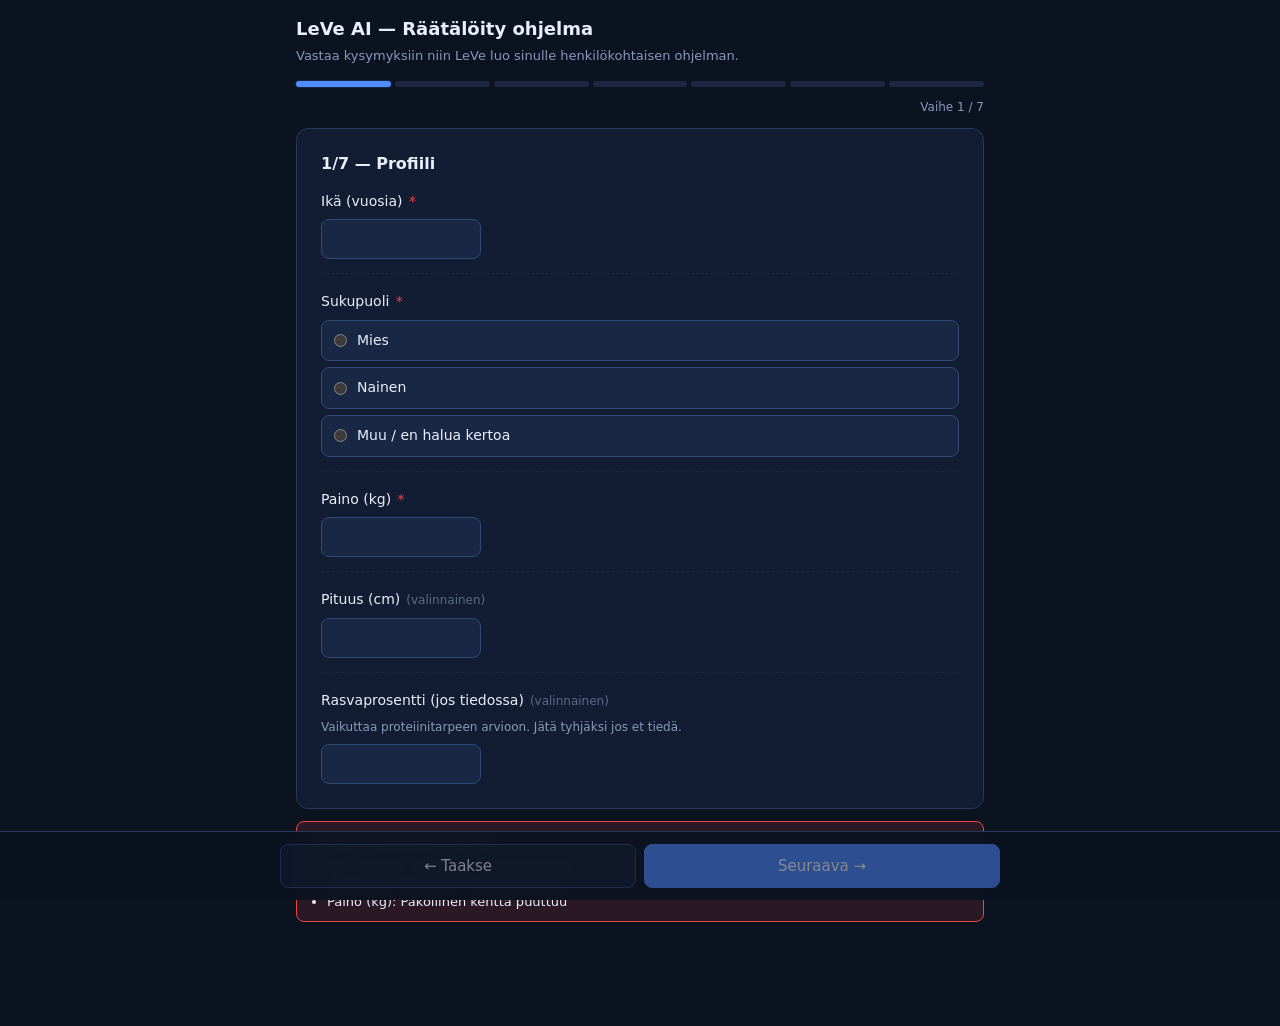
==== wizard/wizard.html @ 256852e7 "Track B 1B: Wizard 3.2 UI core (step-nav + progress + state + validation) Toteutettu 3 moduulina wiz" ====
<!doctype html>
<html lang="fi">
<head>
  <meta charset="utf-8" />
  <meta name="viewport" content="width=device-width, initial-scale=1, viewport-fit=cover" />
  <meta name="theme-color" content="#0b1220" />
  <meta name="color-scheme" content="dark" />
  <title>LeVe AI — Räätälöity ohjelma</title>
  <link rel="stylesheet" href="./wizard-styles.css" />
</head>
<body>
  <div id="wizard-root" class="wiz-root" aria-live="polite">
    <!-- WizardController.init() renderöi sisällön tähän.
         Sisällön rakenne on määritelty wizard-core.js:n renderStep / renderProgressBar
         / renderNav -funktioissa. Mitään staattista sisältöä ei jätetä tänne, koska
         koko tila kuvataan WizardState:ssä ja renderöidään uudelleen jokaiseen
         vaiheenvaihtoon. -->
    <div class="wiz-loading">Ladataan…</div>
  </div>

  <script type="module">
    // Staattiset ES-importit — yksi moduuli-instanssi per tiedosto, mikä on
    // välttämätöntä jotta wizard-data.js:n module-level `_wizardDb` jaetaan
    // wizard-core.js:n kanssa. Dynaaminen cache-busterilla varustettu import
    // loi kaksi rinnakkaista wizard-data.js-instanssia (yksi versioidulla
    // URL:lla wizard.html:stä, toinen suhteellisella wizard-core.js:stä) —
    // tällöin save-operaatiot epäonnistuivat hiljaisesti _wizardDb=null:n takia.
    //
    // Kehityksessä cache-bypassi tehdään DevTools > Application > Clear Storage
    // -kautta tai unregistroimalla pää-sovelluksen SW (joka on ainoa cache jolla
    // wizard-tiedostot voivat säilyä).
    import * as schemaM from "./wizard-schema.js";
    import * as dataM from "./wizard-data.js";
    import * as coreM from "./wizard-core.js";
    const { WIZARD_SCHEMA_VERSION } = schemaM;
    const { initWizardDB } = dataM;
    const { WizardController } = coreM;

    // SW-rekisteröinti on tietoisesti POIS Track B Vaihe 1B:stä.
    // Syy: pää-sw.js voi cachettaa wizard-alikansion tiedostoja epäjohdonmukaisesti
    // aktiivisen kehityksen aikana — pidämme SW-rekisteröinnin pois kunnes Vaihe 2
    // integroi wizardin pää-UI:hin ja oma SW-cache-strategia on määritelty.
    // 1A:n registerWizardSW() jää dormantiksi koukkuna tulevaa käyttöä varten.

    async function boot() {
      const root = document.getElementById("wizard-root");
      try {
        const db = await initWizardDB();
        if (!db) {
          root.innerHTML =
            '<div class="wiz-fatal">IndexedDB ei käytössä — wizard tarvitsee selaintallennuksen.</div>';
          return;
        }
        const controller = new WizardController({ container: root });
        await controller.init();
        // Diagnostiikkaa kehitysvaiheeseen: tämä on tarkoituksellisesti pelkkä log,
        // ei käyttäjälle näkyvä — wiz-versio + schema-versio konsoliin.
        console.log(`[wizard] valmis. schema=${WIZARD_SCHEMA_VERSION}, ui=Track-B-1B`);
        // Avaa selfTest selaimen konsolista: window.__wizardSelfTest()
        window.__wizardSelfTest = controller.runSelfTest.bind(controller);
        // Diagnostiikka: koko controller-instanssi + data-API window:iin jotta
        // selfTest ja kehittäjäkonsoli näkevät reaaliaikaisen tilan.
        window.__wizard = { controller, dataApi: dataM, schema: schemaM, core: coreM };
      } catch (e) {
        console.error("[wizard] boot failed:", e);
        root.innerHTML =
          `<div class="wiz-fatal">Käynnistys epäonnistui: ${String(e && e.message || e)}</div>`;
      }
    }

    if (document.readyState === "loading") {
      document.addEventListener("DOMContentLoaded", boot, { once: true });
    } else {
      boot();
    }
  </script>
</body>
</html>
---- wizard/wizard-styles.css ----
/* wizard-styles.css — Wizard 3.2 UI core (Track B Vaihe 1B)
 * LeVe AI v4.37+ — mobile-first, matchaa pää-sovelluksen tumman teeman
 *
 * Värimuuttujat kopioidaan index.html:stä jotta wizard toimii itsenäisenä
 * sivuna (ei riipu pää-sovelluksen CSS:stä). Pidetään samat tokenit, jotta
 * Vaihe 2:n pää-UI-integraatio sulauttaa wizardin saumattomasti pää-appiin.
 */

:root {
  --bg: #0b1220;
  --card: #121d33;
  --card2: #182744;
  --border: #26385d;
  --border2: #314976;
  --border-soft: #1d2742;
  --txt: #e8eefc;
  --muted: #8899bb;
  --dim: #5a6a8a;
  --acc: #4f8cff;
  --acc2: #3a6fd8;
  --acc-soft: rgba(79, 140, 255, 0.14);
  --ok: #22c55e;
  --ok-soft: rgba(34, 197, 94, 0.14);
  --warn: #f59e0b;
  --warn-soft: rgba(245, 158, 11, 0.14);
  --bad: #ef4444;
  --bad-soft: rgba(239, 68, 68, 0.14);
  --radius: 12px;
  --radius-sm: 8px;
  --font-stack: -apple-system, BlinkMacSystemFont, "Segoe UI", system-ui, Roboto, sans-serif;
}

* { box-sizing: border-box; }

html, body {
  margin: 0;
  padding: 0;
  background: var(--bg);
  color: var(--txt);
  font-family: var(--font-stack);
  font-size: 16px;
  line-height: 1.4;
  -webkit-font-smoothing: antialiased;
}

body {
  min-height: 100vh;
  /* Reservoi pohjasta nav-palkin verran (sticky alaosa mobiilissa) */
  padding-bottom: 88px;
}

/* ── Juurikontti ───────────────────────────────────────────────────── */

.wiz-root {
  max-width: 720px;
  margin: 0 auto;
  padding: 16px;
}

.wiz-loading,
.wiz-fatal {
  padding: 24px;
  border-radius: var(--radius);
  background: var(--card);
  border: 1px solid var(--border);
  margin-top: 24px;
  text-align: center;
  color: var(--muted);
}
.wiz-fatal {
  border-color: var(--bad);
  background: var(--bad-soft);
  color: var(--txt);
}

/* ── Yläosa: title + progress ─────────────────────────────────────── */

.wiz-header {
  margin-bottom: 16px;
}
.wiz-header h1 {
  font-size: 18px;
  font-weight: 600;
  margin: 0 0 6px 0;
  color: var(--txt);
}
.wiz-header .wiz-subtitle {
  font-size: 13px;
  color: var(--muted);
  margin: 0;
}

.wiz-progress {
  display: flex;
  gap: 4px;
  margin: 12px 0 20px 0;
  padding: 0;
  list-style: none;
}
.wiz-progress-seg {
  flex: 1;
  height: 6px;
  border-radius: 3px;
  background: var(--border-soft);
  transition: background-color 0.2s ease;
}
.wiz-progress-seg.is-done {
  background: var(--acc);
}
.wiz-progress-seg.is-current {
  background: var(--acc);
  box-shadow: 0 0 0 1px var(--acc-soft);
}

.wiz-progress-label {
  font-size: 12px;
  color: var(--muted);
  text-align: right;
  margin-top: -8px;
  margin-bottom: 12px;
}

/* ── Vaihe-kortti ─────────────────────────────────────────────────── */

.wiz-step {
  background: var(--card);
  border: 1px solid var(--border);
  border-radius: var(--radius);
  padding: 18px;
}
.wiz-step h2 {
  font-size: 16px;
  font-weight: 600;
  margin: 0 0 16px 0;
  color: var(--txt);
}

/* ── Kysymys-rivit ────────────────────────────────────────────────── */

.wiz-question {
  margin-bottom: 18px;
  padding-bottom: 14px;
  border-bottom: 1px dashed var(--border-soft);
}
.wiz-question:last-child {
  border-bottom: none;
  padding-bottom: 0;
  margin-bottom: 0;
}

.wiz-question-label {
  display: block;
  font-size: 14px;
  font-weight: 500;
  margin-bottom: 8px;
  color: var(--txt);
}
.wiz-question-label .wiz-required {
  color: var(--bad);
  margin-left: 2px;
}
.wiz-question-label .wiz-optional {
  color: var(--dim);
  font-weight: 400;
  font-size: 12px;
  margin-left: 6px;
}

.wiz-helper {
  font-size: 12px;
  color: var(--muted);
  margin-bottom: 8px;
  line-height: 1.5;
}

/* ── Input: number ────────────────────────────────────────────────── */

.wiz-input--number {
  width: 100%;
  max-width: 160px;
  padding: 10px 12px;
  font-size: 16px;
  color: var(--txt);
  background: var(--card2);
  border: 1px solid var(--border2);
  border-radius: var(--radius-sm);
  outline: none;
  transition: border-color 0.15s ease;
}
.wiz-input--number:focus {
  border-color: var(--acc);
  box-shadow: 0 0 0 2px var(--acc-soft);
}
.wiz-input--number.has-error {
  border-color: var(--bad);
}

/* ── Input: radio ─────────────────────────────────────────────────── */

.wiz-radio-group {
  display: flex;
  flex-direction: column;
  gap: 6px;
}
.wiz-radio-option {
  display: flex;
  align-items: center;
  gap: 10px;
  padding: 10px 12px;
  background: var(--card2);
  border: 1px solid var(--border2);
  border-radius: var(--radius-sm);
  cursor: pointer;
  transition: border-color 0.15s ease, background-color 0.15s ease;
}
.wiz-radio-option:hover {
  border-color: var(--acc);
}
.wiz-radio-option.is-selected {
  border-color: var(--acc);
  background: var(--acc-soft);
}
.wiz-radio-option input[type="radio"] {
  margin: 0;
  accent-color: var(--acc);
}
.wiz-radio-option .wiz-radio-label {
  flex: 1;
  font-size: 14px;
  color: var(--txt);
}

/* ── Input: checkboxes ────────────────────────────────────────────── */

.wiz-checkbox-group {
  display: flex;
  flex-direction: column;
  gap: 6px;
}
.wiz-checkbox-option {
  display: flex;
  align-items: center;
  gap: 10px;
  padding: 10px 12px;
  background: var(--card2);
  border: 1px solid var(--border2);
  border-radius: var(--radius-sm);
  cursor: pointer;
  transition: border-color 0.15s ease, background-color 0.15s ease;
}
.wiz-checkbox-option:hover {
  border-color: var(--acc);
}
.wiz-checkbox-option.is-selected {
  border-color: var(--acc);
  background: var(--acc-soft);
}
.wiz-checkbox-option input[type="checkbox"] {
  margin: 0;
  accent-color: var(--acc);
}
.wiz-checkbox-option .wiz-checkbox-label {
  flex: 1;
  font-size: 14px;
  color: var(--txt);
}

/* ── Placeholder (Vaihe 1C täydentää) ─────────────────────────────── */

.wiz-question--placeholder .wiz-placeholder-box {
  padding: 12px 14px;
  background: var(--warn-soft);
  border: 1px dashed var(--warn);
  border-radius: var(--radius-sm);
  font-size: 13px;
  color: var(--muted);
}
.wiz-placeholder-box strong {
  color: var(--warn);
  display: block;
  margin-bottom: 4px;
}

/* ── Virheviestit ─────────────────────────────────────────────────── */

.wiz-error {
  margin-top: 6px;
  padding: 6px 10px;
  background: var(--bad-soft);
  border-left: 3px solid var(--bad);
  border-radius: 4px;
  font-size: 12px;
  color: var(--txt);
}

.wiz-step-error-summary {
  margin: 12px 0 0 0;
  padding: 10px 12px;
  background: var(--bad-soft);
  border: 1px solid var(--bad);
  border-radius: var(--radius-sm);
  font-size: 13px;
  color: var(--txt);
}
.wiz-step-error-summary ul {
  margin: 6px 0 0 18px;
  padding: 0;
}

/* ── Navigaatio (sticky alaosa) ───────────────────────────────────── */

.wiz-nav {
  position: fixed;
  left: 0;
  right: 0;
  bottom: 0;
  display: flex;
  gap: 8px;
  padding: 12px 16px;
  background: rgba(11, 18, 32, 0.95);
  border-top: 1px solid var(--border);
  backdrop-filter: blur(6px);
  -webkit-backdrop-filter: blur(6px);
  z-index: 10;
}
.wiz-nav-inner {
  max-width: 720px;
  width: 100%;
  margin: 0 auto;
  display: flex;
  gap: 8px;
}

.wiz-btn {
  flex: 1;
  padding: 12px 16px;
  font-size: 15px;
  font-weight: 500;
  font-family: var(--font-stack);
  background: var(--card);
  color: var(--txt);
  border: 1px solid var(--border2);
  border-radius: var(--radius-sm);
  cursor: pointer;
  transition: background-color 0.15s ease, border-color 0.15s ease;
}
.wiz-btn:hover:not(:disabled) {
  border-color: var(--acc);
}
.wiz-btn:disabled {
  opacity: 0.5;
  cursor: not-allowed;
}
.wiz-btn--primary {
  background: var(--acc);
  border-color: var(--acc);
  color: #fff;
}
.wiz-btn--primary:hover:not(:disabled) {
  background: var(--acc2);
  border-color: var(--acc2);
}

/* ── Valmis-näkymä ────────────────────────────────────────────────── */

.wiz-done {
  text-align: center;
  padding: 32px 16px;
}
.wiz-done h2 {
  font-size: 20px;
  margin: 0 0 12px 0;
  color: var(--ok);
}
.wiz-done p {
  color: var(--muted);
  margin: 8px 0;
  font-size: 14px;
}
.wiz-done-summary {
  margin-top: 16px;
  padding: 12px;
  background: var(--card2);
  border: 1px solid var(--border);
  border-radius: var(--radius-sm);
  text-align: left;
  font-size: 13px;
  color: var(--muted);
}

/* ── Mobiili-säädöt ───────────────────────────────────────────────── */

@media (max-width: 480px) {
  .wiz-root { padding: 12px; }
  .wiz-step { padding: 14px; }
  .wiz-header h1 { font-size: 17px; }
  .wiz-btn { padding: 11px 14px; font-size: 14px; }
}

/* ── Suuremmat näytöt: kasvattaa kortin paddingia ─────────────────── */

@media (min-width: 720px) {
  .wiz-step { padding: 24px; }
}
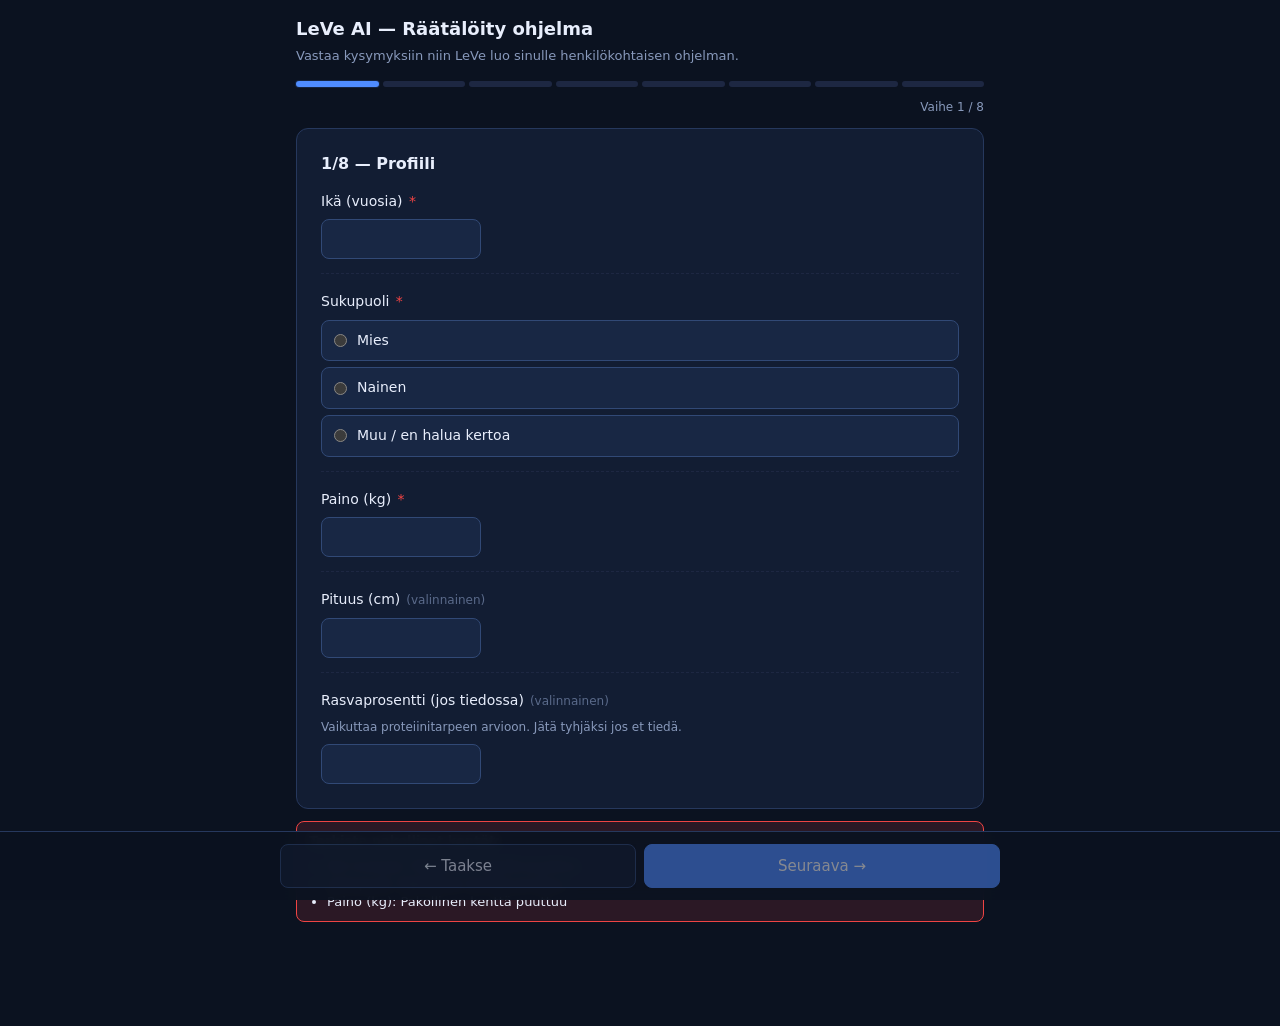
==== commit ae6e8c92: "Track B 1D: Wizard 3.3 koodi — 5 kysymystä + liikepankki + isometric-tuki Toteutettu wizard/-hakemis" ====
--- a/wizard/wizard.html
+++ b/wizard/wizard.html
@@ -32,6 +32,8 @@
     import * as schemaM from "./wizard-schema.js";
     import * as dataM from "./wizard-data.js";
     import * as coreM from "./wizard-core.js";
+    // 1D: liikepankki + pää-app-tilan tunnistus
+    import * as bankM from "./wizard-movement-bank.js";
     const { WIZARD_SCHEMA_VERSION } = schemaM;
     const { initWizardDB } = dataM;
     const { WizardController } = coreM;
@@ -55,12 +57,12 @@
         await controller.init();
         // Diagnostiikkaa kehitysvaiheeseen: tämä on tarkoituksellisesti pelkkä log,
         // ei käyttäjälle näkyvä — wiz-versio + schema-versio konsoliin.
-        console.log(`[wizard] valmis. schema=${WIZARD_SCHEMA_VERSION}, ui=Track-B-1B`);
+        console.log(`[wizard] valmis. schema=${WIZARD_SCHEMA_VERSION}, ui=Track-B-1D`);
         // Avaa selfTest selaimen konsolista: window.__wizardSelfTest()
         window.__wizardSelfTest = controller.runSelfTest.bind(controller);
-        // Diagnostiikka: koko controller-instanssi + data-API window:iin jotta
-        // selfTest ja kehittäjäkonsoli näkevät reaaliaikaisen tilan.
-        window.__wizard = { controller, dataApi: dataM, schema: schemaM, core: coreM };
+        // Diagnostiikka: koko controller-instanssi + data-API + bank-API window:iin
+        // jotta selfTest ja kehittäjäkonsoli näkevät reaaliaikaisen tilan.
+        window.__wizard = { controller, dataApi: dataM, schema: schemaM, core: coreM, bank: bankM };
       } catch (e) {
         console.error("[wizard] boot failed:", e);
         root.innerHTML =
--- a/wizard/wizard-styles.css
+++ b/wizard/wizard-styles.css
@@ -1,5 +1,9 @@
-/* wizard-styles.css — Wizard 3.2 UI core (Track B Vaihe 1B)
+/* wizard-styles.css — Wizard 3.2 UI core (Track B Vaihe 1B + 1C)
  * LeVe AI v4.37+ — mobile-first, matchaa pää-sovelluksen tumman teeman
+ *
+ * 1C laajentaa: composite (sisäkkäiset kentät), injury-list / string-list
+ * (dynaamiset rivit), boolean-radio (Kyllä/Ei), text/textarea-inputit,
+ * smart-default-vihje, lisää/poista-painikkeet.
  *
  * Värimuuttujat kopioidaan index.html:stä jotta wizard toimii itsenäisenä
  * sivuna (ei riipu pää-sovelluksen CSS:stä). Pidetään samat tokenit, jotta
@@ -265,20 +269,210 @@
   color: var(--txt);
 }
 
-/* ── Placeholder (Vaihe 1C täydentää) ─────────────────────────────── */
-
-.wiz-question--placeholder .wiz-placeholder-box {
-  padding: 12px 14px;
-  background: var(--warn-soft);
-  border: 1px dashed var(--warn);
-  border-radius: var(--radius-sm);
-  font-size: 13px;
-  color: var(--muted);
-}
-.wiz-placeholder-box strong {
-  color: var(--warn);
-  display: block;
-  margin-bottom: 4px;
+/* ── Input: text + textarea (Vaihe 1C) ────────────────────────────── */
+
+.wiz-input--text {
+  width: 100%;
+  padding: 10px 12px;
+  font-size: 15px;
+  color: var(--txt);
+  background: var(--card2);
+  border: 1px solid var(--border2);
+  border-radius: var(--radius-sm);
+  outline: none;
+  transition: border-color 0.15s ease;
+  font-family: var(--font-stack);
+}
+.wiz-input--text:focus {
+  border-color: var(--acc);
+  box-shadow: 0 0 0 2px var(--acc-soft);
+}
+
+.wiz-input--textarea {
+  width: 100%;
+  padding: 10px 12px;
+  font-size: 14px;
+  color: var(--txt);
+  background: var(--card2);
+  border: 1px solid var(--border2);
+  border-radius: var(--radius-sm);
+  outline: none;
+  transition: border-color 0.15s ease;
+  font-family: var(--font-stack);
+  resize: vertical;
+  min-height: 44px;
+}
+.wiz-input--textarea:focus {
+  border-color: var(--acc);
+  box-shadow: 0 0 0 2px var(--acc-soft);
+}
+
+/* ── Composite-komponentti (Vaihe 1C) ─────────────────────────────── */
+
+.wiz-composite {
+  display: flex;
+  flex-direction: column;
+  gap: 12px;
+}
+.wiz-composite-row {
+  display: flex;
+  flex-direction: column;
+  gap: 6px;
+}
+.wiz-composite-label {
+  font-size: 13px;
+  color: var(--muted);
+  font-weight: 500;
+}
+.wiz-composite-input {
+  max-width: 200px;
+}
+.wiz-composite-error {
+  font-size: 12px;
+  color: var(--bad);
+  padding: 4px 0 0 0;
+}
+
+/* ── Boolean-radio (Kyllä/Ei) Vaihe 1C ────────────────────────────── */
+
+.wiz-bool-group {
+  display: flex;
+  gap: 6px;
+}
+.wiz-bool-option {
+  flex: 0 0 auto;
+  display: flex;
+  align-items: center;
+  gap: 8px;
+  padding: 8px 14px;
+  background: var(--card2);
+  border: 1px solid var(--border2);
+  border-radius: var(--radius-sm);
+  cursor: pointer;
+  transition: border-color 0.15s ease, background-color 0.15s ease;
+}
+.wiz-bool-option:hover {
+  border-color: var(--acc);
+}
+.wiz-bool-option.is-selected {
+  border-color: var(--acc);
+  background: var(--acc-soft);
+}
+.wiz-bool-option input[type="radio"] {
+  margin: 0;
+  accent-color: var(--acc);
+}
+.wiz-bool-label {
+  font-size: 14px;
+  color: var(--txt);
+}
+
+/* ── Lista-komponentit (injury-list, string-list) Vaihe 1C ────────── */
+
+.wiz-injury-list,
+.wiz-string-list {
+  display: flex;
+  flex-direction: column;
+  gap: 8px;
+}
+.wiz-list-empty {
+  font-size: 13px;
+  color: var(--dim);
+  font-style: italic;
+  padding: 6px 0;
+}
+.wiz-list-row {
+  display: flex;
+  flex-direction: column;
+  gap: 8px;
+  padding: 12px;
+  background: var(--card2);
+  border: 1px solid var(--border2);
+  border-radius: var(--radius-sm);
+}
+.wiz-list-row-head {
+  display: flex;
+  justify-content: space-between;
+  align-items: center;
+}
+.wiz-list-row-head strong {
+  font-size: 13px;
+  color: var(--txt);
+}
+.wiz-list-field-label {
+  font-size: 12px;
+  color: var(--muted);
+  margin-top: 4px;
+}
+
+/* String-list-rivi: yksinkertaisempi, vain tekstirivi + Poista */
+.wiz-string-row {
+  flex-direction: row;
+  align-items: center;
+  gap: 8px;
+  padding: 6px 8px;
+}
+.wiz-string-input {
+  flex: 1;
+}
+
+.wiz-add-btn {
+  align-self: flex-start;
+  padding: 8px 14px;
+  font-size: 13px;
+  font-weight: 500;
+  color: var(--acc);
+  background: transparent;
+  border: 1px dashed var(--acc);
+  border-radius: var(--radius-sm);
+  cursor: pointer;
+  font-family: var(--font-stack);
+  transition: background-color 0.15s ease;
+}
+.wiz-add-btn:hover {
+  background: var(--acc-soft);
+}
+
+.wiz-remove-btn {
+  padding: 4px 10px;
+  font-size: 12px;
+  color: var(--bad);
+  background: transparent;
+  border: 1px solid var(--border2);
+  border-radius: var(--radius-sm);
+  cursor: pointer;
+  font-family: var(--font-stack);
+  transition: border-color 0.15s ease, background-color 0.15s ease;
+}
+.wiz-remove-btn:hover {
+  border-color: var(--bad);
+  background: var(--bad-soft);
+}
+
+/* ── Smart-default-vihje (Vaihe 1C) ───────────────────────────────── */
+
+.wiz-smart-default-hint {
+  font-size: 11px;
+  color: var(--dim);
+  font-style: italic;
+  margin-top: -4px;
+  margin-bottom: 6px;
+  padding: 3px 8px;
+  background: var(--acc-soft);
+  border-left: 2px solid var(--acc);
+  border-radius: 3px;
+  display: inline-block;
+}
+
+/* ── Tuntematon kysymystyyppi (fallback, ei tyypillinen) ──────────── */
+
+.wiz-unknown-type {
+  padding: 10px;
+  background: var(--bad-soft);
+  border: 1px solid var(--bad);
+  border-radius: var(--radius-sm);
+  font-size: 13px;
+  color: var(--txt);
 }
 
 /* ── Virheviestit ─────────────────────────────────────────────────── */
@@ -388,6 +582,149 @@
   color: var(--muted);
 }
 
+/* ── 1D: date-komponentti (q27) ──────────────────────────────────── */
+
+.wiz-date-wrap {
+  display: flex;
+  flex-direction: column;
+  gap: 6px;
+}
+.wiz-input--date {
+  width: 100%;
+  padding: 12px 14px;
+  border: 1px solid var(--border);
+  background: var(--card2);
+  color: var(--txt);
+  border-radius: var(--radius-sm);
+  font-family: var(--font-stack);
+  font-size: 15px;
+  /* Selaimen native date picker — iOS/Android näyttää natiivin valitsimen */
+  color-scheme: dark;
+}
+.wiz-input--date:focus {
+  outline: none;
+  border-color: var(--acc);
+  box-shadow: 0 0 0 2px var(--acc-soft);
+}
+.wiz-date-error {
+  color: var(--bad);
+  font-size: 13px;
+  padding: 6px 10px;
+  background: var(--bad-soft);
+  border-radius: var(--radius-sm);
+  border-left: 3px solid var(--bad);
+}
+
+/* ── 1D: pr-list -komponentti (q26) ──────────────────────────────── */
+
+.wiz-pr-list {
+  display: flex;
+  flex-direction: column;
+  gap: 12px;
+}
+.wiz-pr-source-info {
+  font-size: 12px;
+  color: var(--muted);
+  padding: 8px 12px;
+  background: var(--card2);
+  border-radius: var(--radius-sm);
+  border-left: 3px solid var(--acc);
+}
+.wiz-pr-source-fallback {
+  border-left-color: var(--warn);
+  color: var(--txt);
+}
+.wiz-pr-row {
+  display: flex;
+  flex-direction: column;
+  gap: 8px;
+  padding: 14px;
+  background: var(--card2);
+  border: 1px solid var(--border);
+  border-radius: var(--radius);
+}
+.wiz-pr-row .wiz-list-row-head {
+  display: flex;
+  justify-content: space-between;
+  align-items: center;
+  margin-bottom: 4px;
+}
+.wiz-pr-row .wiz-list-row-head strong {
+  color: var(--acc);
+  font-size: 14px;
+  font-weight: 600;
+}
+.wiz-pr-row-error {
+  color: var(--warn);
+  font-size: 12px;
+  padding: 6px 10px;
+  background: var(--warn-soft);
+  border-radius: var(--radius-sm);
+  border-left: 3px solid var(--warn);
+  margin-top: 6px;
+}
+.wiz-pr-row-error[style*="none"] {
+  display: none !important;
+}
+
+/* Liike-pudotusvalikko (optgroup-ryhmittely) */
+.wiz-movement-picker {
+  width: 100%;
+  padding: 12px 14px;
+  border: 1px solid var(--border);
+  background: var(--card);
+  color: var(--txt);
+  border-radius: var(--radius-sm);
+  font-family: var(--font-stack);
+  font-size: 15px;
+  color-scheme: dark;
+  /* Mobiilissa native picker kun käyttäjä tap:aa */
+  appearance: auto;
+}
+.wiz-movement-picker:focus {
+  outline: none;
+  border-color: var(--acc);
+  box-shadow: 0 0 0 2px var(--acc-soft);
+}
+.wiz-movement-picker optgroup {
+  font-weight: 600;
+  color: var(--muted);
+  background: var(--bg);
+}
+
+/* loadType-radio (kompaktit napit) */
+.wiz-load-type-radio {
+  display: flex;
+  flex-direction: column;
+  gap: 6px;
+}
+.wiz-load-type-radio .wiz-radio-option {
+  font-size: 14px;
+  padding: 10px 12px;
+}
+
+/* ── 1D: Skipped-vaihe ─────────────────────────────────────────────── */
+
+.wiz-step-skipped {
+  padding: 16px 18px;
+  background: var(--ok-soft);
+  border: 1px solid var(--ok);
+  border-radius: var(--radius);
+  color: var(--txt);
+  font-size: 14px;
+  line-height: 1.5;
+}
+
+/* ── 1D: Progress-bar skipped-segmentti ─────────────────────────── */
+
+.wiz-progress-seg.is-skipped {
+  /* Värimerkkaus kertoo että vaihe on ohitettu mutta ei piilota
+     sitä kokonaan — käyttäjä näkee silti vaiherakenteen. */
+  background: linear-gradient(90deg, var(--card) 0%, var(--card2) 100%);
+  border: 1px dashed var(--dim);
+  opacity: 0.5;
+}
+
 /* ── Mobiili-säädöt ───────────────────────────────────────────────── */
 
 @media (max-width: 480px) {
@@ -395,10 +732,17 @@
   .wiz-step { padding: 14px; }
   .wiz-header h1 { font-size: 17px; }
   .wiz-btn { padding: 11px 14px; font-size: 14px; }
+  .wiz-pr-row { padding: 12px; }
+  .wiz-movement-picker { padding: 11px 12px; font-size: 14px; }
+  .wiz-input--date { padding: 11px 12px; font-size: 14px; }
 }
 
 /* ── Suuremmat näytöt: kasvattaa kortin paddingia ─────────────────── */
 
 @media (min-width: 720px) {
   .wiz-step { padding: 24px; }
-}
+  /* PR-listalla painokenttä ja toistot rinnakkain isolla näytöllä */
+  .wiz-pr-row .wiz-input--number {
+    max-width: 200px;
+  }
+}
